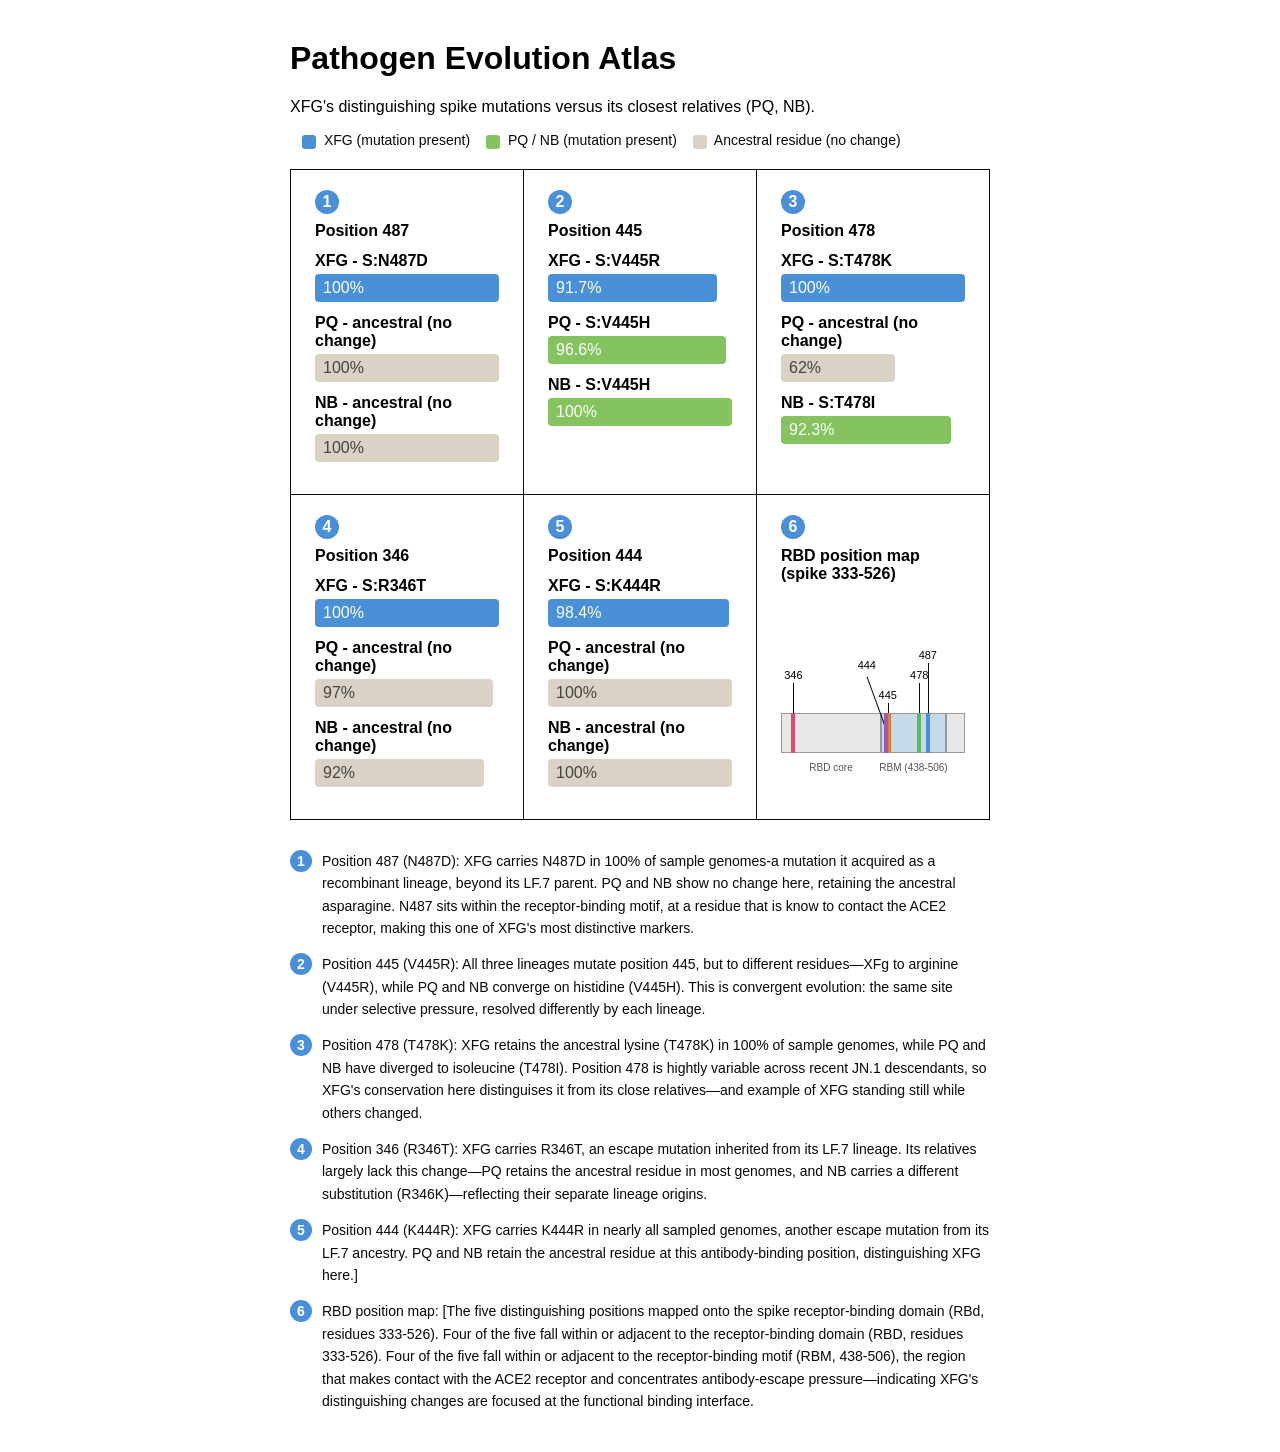
==== index.html @ 65f77249 "Merge feature/temporal-schema into main: analysis scripts and portfolio site Brings in spike/RBD ana" ====
<!DOCTYPE html>
<html lang="en">
<head>
  <meta charset="UTF-8">
  <meta name="viewport" content="width=device-width, initial-scale=1.0">
  <title>Pathogen Evolution Atlas </title>
<style>
  body { font-family: sans-serif; max-width: 700px; margin: 40px auto; padding: 0 20px; }
  .figure {
    border-top: 1.5px solid #090909;
    border-left: 1.5px solid #090909;
    padding: 20px 24px;
  }
  h2 { margin-bottom: 4px; }
  .row { margin: 12px 0; }
  .label { font-weight: bold; margin-bottom: 4px; }
  .bar {
    height: 28px;
    background: #4a90d9;
    color: white;
    border-radius: 4px;
    display: flex;
    align-items: center;
    padding-left: 8px;
    box-sizing: border-box;
    white-space: nowrap;
  }
  .bar-cousin { background: #85c35f; }
  .legend { 
    font-size: 14px;
    color: #090909;
    border-bottom: 1px solid #090909;
    padding: 0 24px 16px 24px;
    margin: 0 -24px 20px -24px;
  }
  .swatch {
    display: inline-block;
    width: 14px;
    height: 14px;
    border-radius: 3px;
    vertical-align: middle;
    margin-right: 4px;
    margin-left: 12px;
  }
  .swatch-xfg { background: #4a90d9; }
  .swatch-cousin { background: #85c35f; }
  #output { margin-top: 8px; }
  .caption { 
    font-size: 14px;
    color: #090909;
    line-height: 1.5;
    max-width: 600px;
    border-top: 1px solid #090909;
    padding: 16px 24px 0 24px;
    margin: 20px -24px 0 -24px;
  }
  #figures {
    display: grid;
    grid-template-columns: repeat(3, 1fr);
    gap: 0;
    margin-top: 20px;
    border-right: 1.5px solid #090909;
    border-bottom: 1.5px solid #090909;
  }
  .fignum {
    display: inline-block;
    background: #4a90d9;
    color: white;
    font-weight: bold;
    width: 24px;
    height: 24px;
    border-radius: 50%;
    text-align: center;
    line-height: 24px;
    margin-bottom: 8px;
  }
  .bar-ancestral { background: #d9d2c5; color: #444444; }
  .swatch-ancestral { background: #d9d2c5; }
  .grid-legend { font-size: 14px; color:#090909; margin: 8px 0 16px 0; }
  .rbd-track {
    position: relative;
    height: 40px;
    margin: 130px 0 40px 0;
  }
  .seg {
    position: absolute;
    top: 0;
    bottom: 0;
    box-sizing: border-box;
    border: 1px solid #999;
  }
  .seg-core { background: #e8e8e8; }
  .seg-rbm { background: #c5d9e8; }
  .seg-label {
    position: absolute;
    bottom: -20px;
    font-size: 10px;
    color: #555;
    transform: translateX(-50%);
    white-space: nowrap;
  }
  .rbm-region {
    position: absolute;
    top: 0;
    bottom: 0;
    background: #c5d9e8
  }
  .pos-dot {
    position: absolute;
    top: 0;
    bottom: 0;
    width: 4px;
    transform: translateX(-50%);
    z-index: 2;
  }
  .pos-label {
    position: absolute;
    top: -22px;
    font-size: 11px;
    transform: translateX(-50%);
    white-space: nowrap;
  }
  .pos-line {
    position: absolute;
    width: 1px;
    background: #090909;
    bottom: 50%;
  }
  .pos-line-diagonal {
    transform: rotate(-20deg);
    transform-origin: bottom;
  }
  #captions {
    margin-top: 30px;
    font-size: 14px;
    line-height: 1.6;
    color: #090909
  }
  .caption-item {
    margin-bottom: 14px;
    display: flex;
    gap: 10px;
  }
  .caption-num {
    flex-shrink: 0;
    font-weight: bold;
    background: #4a90d9;
    color: white;
    width: 22px;
    height: 22px;
    border-radius: 50%;
    text-align: center;
    line-height: 22px;
  }
</style>
</head>
<body>
<h1>Pathogen Evolution Atlas</h1>
<p class="intro">XFG's distinguishing spike mutations versus its closest relatives (PQ, NB).</p>

<div class="grid-legend">
  <span class="swatch swatch-xfg"></span> XFG (mutation present)
  <span class="swatch swatch-cousin"></span> PQ / NB (mutation present)
  <span class="swatch swatch-ancestral"></span> Ancestral residue (no change)
</div>

<div id="figures"></div>

<div id="captions"></div>

<script>
  fetch("data/site/residues.json")
    .then(response => response.json())
    .then(data => {
      const figures = document.getElementById("figures");
      figures.innerHTML = "";
      const positions = [487, 445, 478, 346, 444];
      positions.forEach((pos, index) => {
        drawCard(index + 1, pos, data);
      });
      drawSchematic(6);
      drawCaptions();
    })
    .catch(error => {
      document.getElementById("figures").innerHTML = "Error: " + error;
    });
    const captions = [
      "Position 487 (N487D): XFG carries N487D in 100% of sample genomes-a mutation it acquired as a recombinant lineage, beyond its LF.7 parent. PQ and NB show no change here, retaining the ancestral asparagine. N487 sits within the receptor-binding motif, at a residue that is know to contact the ACE2 receptor, making this one of XFG's most distinctive markers.",
      "Position 445 (V445R): All three lineages mutate position 445, but to different residues—XFg to arginine (V445R), while PQ and NB converge on histidine (V445H). This is convergent evolution: the same site under selective pressure, resolved differently by each lineage.",
      "Position 478 (T478K): XFG retains the ancestral lysine (T478K) in 100% of sample genomes, while PQ and NB have diverged to isoleucine (T478I). Position 478 is hightly variable across recent JN.1 descendants, so XFG's conservation here distinguises it from its close relatives—and example of XFG standing still while others changed.",
      "Position 346 (R346T): XFG carries R346T, an escape mutation inherited from its LF.7 lineage. Its relatives largely lack this change—PQ retains the ancestral residue in most genomes, and NB carries a different substitution (R346K)—reflecting their separate lineage origins.",
      "Position 444 (K444R): XFG carries K444R in nearly all sampled genomes, another escape mutation from its LF.7 ancestry. PQ and NB retain the ancestral residue at this antibody-binding position, distinguishing XFG here.]",
      "RBD position map: [The five distinguishing positions mapped onto the spike receptor-binding domain (RBd, residues 333-526). Four of the five fall within or adjacent to the receptor-binding domain (RBD, residues 333-526). Four of the five fall within or adjacent to the receptor-binding motif (RBM, 438-506), the region that makes contact with the ACE2 receptor and concentrates antibody-escape pressure—indicating XFG's distinguishing changes are focused at the functional binding interface."
    ]
  
  function drawCaptions() {
    const box = document.getElementById("captions");
    let html = "";
    captions.forEach((text,index) => {
      html += '<div class="caption-item">';
      html += '<div class="caption-num">' + (index + 1) + '</div>';
      html += '<div>' + text + '</div>';
      html += '</div>';
    });
    box.innerHTML = html;
  }

  function dominant(changes) {
    if (changes.length === 0) {
      return null;
    }
    let top = changes[0];
    for (const item of changes) {
      if (item.pct > top.pct) {
        top = item;
      }
    }
    return top;
  }
  function ancestralPct(changes) {
    let sum = 0
    for (const item of changes) {
      sum += item.pct;
    }
    return Math.round((100 - sum) * 10/ 10);
  }

  function drawCard(figNum, position, data) {
    const posData = data[position];
    const figures = document.getElementById("figures");
    const card = document.createElement("div");
    card.className = "figure";

    let html = '<div class="fignum">' + figNum + '</div>';
    html += '<div class="label">Position ' + position + '</div>';

    for (const family of ["XFG", "PQ", "NB"]) {
      const changes = posData[family].changes;
      const topChange = dominant(changes);
      const anc = ancestralPct(changes);
      
      let barLabel, barPct, isAncestral;
      if (topChange === null || anc > topChange.pct) {
        barLabel = "ancestral (no change)";
        barPct = anc;
        isAncestral = true;
      } else {
        barLabel = topChange.change;
        barPct = topChange.pct;
        isAncestral = false;
      }
      
      let barClass = (family === "XFG") ? "bar" : "bar bar-cousin";
      if (isAncestral) {
        barClass += " bar-ancestral";
      }

      html += '<div class="row">';
      html += '<div class="label">' + family + " - " + barLabel + '</div>';
      html += '<div class="' + barClass + '" style="width:' + barPct + '%">' + barPct + '%</div>';
      html += '</div>';
    }

    card.innerHTML = html;
    figures.appendChild(card);
  }
  function drawSchematic(figNum) {
    const RBD_START = 333;
    const RBD_END = 526;
    const RBM_START = 438;
    const RBM_END = 506;

    function toPercent(pos) {
      return (pos - RBD_START) / (RBD_END - RBD_START) * 100;
    }

    const figures = document.getElementById("figures");
    const card = document.createElement("div");
    card.className = "figure";

    let html = '<div class="fignum">' + figNum + '</div>';
    html += '<div class="label">RBD position map (spike ' + RBD_START + '-' + RBD_END + ')</div>';

    html += '<div class="rbd-track">';

    const rbmLeft = toPercent(RBM_START);
    const rbmRight = toPercent(RBM_END);

    // Three segments: core (left), RBM (middle), core (right)
    html += '<div class="seg seg-core" style="left:0%; width:' + rbmLeft + '%"></div>';
    html += '<div class="seg seg-rbm" style="left:' + rbmLeft + '%; width:' + (rbmRight - rbmLeft) + '%"></div>';
    html += '<div class="seg seg-core" style="left:' + rbmRight + '%; width:' + (100 - rbmRight) + '%"></div>';

    // Segment labels
    html += '<div class="seg-label" style="left:' + (rbmLeft / 2) + '%">RBD core</div>';
    html += '<div class="seg-label" style="left:' + ((rbmLeft + rbmRight) / 2) + '%">RBM (438-506)</div>';

    // Position markers
    const mapped = [487, 445, 478, 346, 444];
    const heights = [70, 30, 50, 50, 60];
    const colors = ["#4a90d9", "#e07b39", "#5cb85c", "#e04a6d", "#9b59b6"];
    mapped.forEach((pos, index) => {
      const left = toPercent(pos);
      const lineHeight = heights[index % heights.length];
      const color = colors[index];

      let nudge = 0;
      if (pos === 444) nudge = -1;
      if (pos === 445) nudge = 1;
      html += '<div class="pos-dot" style="left:calc(' + left + '% + ' + nudge + 'px); background:' + color + '"></div>';

      if (pos === 444) {
        html += '<div class="pos-line pos-line-diagonal" style="left:' + left + '%; height:' + lineHeight + 'px"></div>';
        html += '<div class="pos-label" style="left:calc(' + left + '% - 20px); bottom:' + (lineHeight + 22) + 'px; top:auto">' + pos + '</div>';
      } else {
        html += '<div class="pos-line" style="left:' + left + '%; height:' + lineHeight + 'px"></div>';
        html += '<div class="pos-label" style="left:' + left + '%; bottom:' + (lineHeight + 22) + 'px; top:auto">' + pos + '</div>';
      }
    });

    html += '</div>';

    card.innerHTML = html;
    figures.appendChild(card);
  }
</script>
</body>
</html>
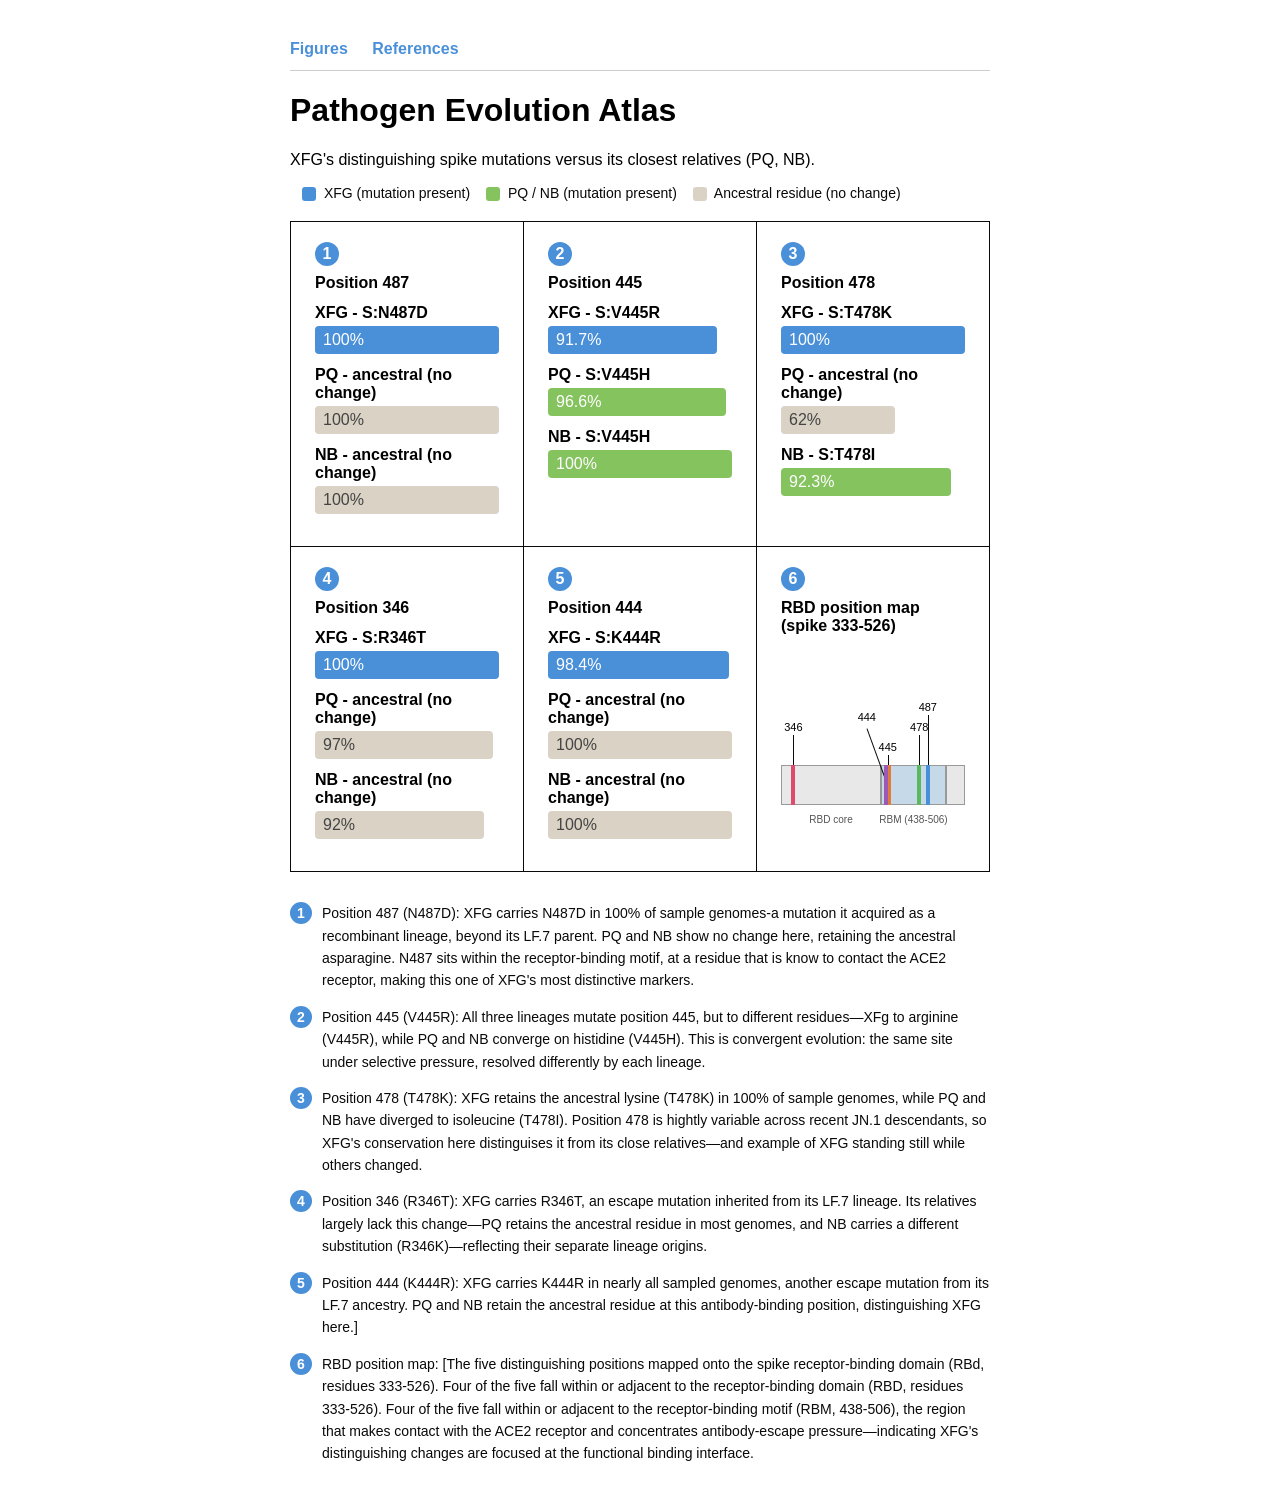
==== commit 1be01550: "Add references page with shared nav between pages" ====
--- a/index.html
+++ b/index.html
@@ -4,157 +4,13 @@
   <meta charset="UTF-8">
   <meta name="viewport" content="width=device-width, initial-scale=1.0">
   <title>Pathogen Evolution Atlas </title>
-<style>
-  body { font-family: sans-serif; max-width: 700px; margin: 40px auto; padding: 0 20px; }
-  .figure {
-    border-top: 1.5px solid #090909;
-    border-left: 1.5px solid #090909;
-    padding: 20px 24px;
-  }
-  h2 { margin-bottom: 4px; }
-  .row { margin: 12px 0; }
-  .label { font-weight: bold; margin-bottom: 4px; }
-  .bar {
-    height: 28px;
-    background: #4a90d9;
-    color: white;
-    border-radius: 4px;
-    display: flex;
-    align-items: center;
-    padding-left: 8px;
-    box-sizing: border-box;
-    white-space: nowrap;
-  }
-  .bar-cousin { background: #85c35f; }
-  .legend { 
-    font-size: 14px;
-    color: #090909;
-    border-bottom: 1px solid #090909;
-    padding: 0 24px 16px 24px;
-    margin: 0 -24px 20px -24px;
-  }
-  .swatch {
-    display: inline-block;
-    width: 14px;
-    height: 14px;
-    border-radius: 3px;
-    vertical-align: middle;
-    margin-right: 4px;
-    margin-left: 12px;
-  }
-  .swatch-xfg { background: #4a90d9; }
-  .swatch-cousin { background: #85c35f; }
-  #output { margin-top: 8px; }
-  .caption { 
-    font-size: 14px;
-    color: #090909;
-    line-height: 1.5;
-    max-width: 600px;
-    border-top: 1px solid #090909;
-    padding: 16px 24px 0 24px;
-    margin: 20px -24px 0 -24px;
-  }
-  #figures {
-    display: grid;
-    grid-template-columns: repeat(3, 1fr);
-    gap: 0;
-    margin-top: 20px;
-    border-right: 1.5px solid #090909;
-    border-bottom: 1.5px solid #090909;
-  }
-  .fignum {
-    display: inline-block;
-    background: #4a90d9;
-    color: white;
-    font-weight: bold;
-    width: 24px;
-    height: 24px;
-    border-radius: 50%;
-    text-align: center;
-    line-height: 24px;
-    margin-bottom: 8px;
-  }
-  .bar-ancestral { background: #d9d2c5; color: #444444; }
-  .swatch-ancestral { background: #d9d2c5; }
-  .grid-legend { font-size: 14px; color:#090909; margin: 8px 0 16px 0; }
-  .rbd-track {
-    position: relative;
-    height: 40px;
-    margin: 130px 0 40px 0;
-  }
-  .seg {
-    position: absolute;
-    top: 0;
-    bottom: 0;
-    box-sizing: border-box;
-    border: 1px solid #999;
-  }
-  .seg-core { background: #e8e8e8; }
-  .seg-rbm { background: #c5d9e8; }
-  .seg-label {
-    position: absolute;
-    bottom: -20px;
-    font-size: 10px;
-    color: #555;
-    transform: translateX(-50%);
-    white-space: nowrap;
-  }
-  .rbm-region {
-    position: absolute;
-    top: 0;
-    bottom: 0;
-    background: #c5d9e8
-  }
-  .pos-dot {
-    position: absolute;
-    top: 0;
-    bottom: 0;
-    width: 4px;
-    transform: translateX(-50%);
-    z-index: 2;
-  }
-  .pos-label {
-    position: absolute;
-    top: -22px;
-    font-size: 11px;
-    transform: translateX(-50%);
-    white-space: nowrap;
-  }
-  .pos-line {
-    position: absolute;
-    width: 1px;
-    background: #090909;
-    bottom: 50%;
-  }
-  .pos-line-diagonal {
-    transform: rotate(-20deg);
-    transform-origin: bottom;
-  }
-  #captions {
-    margin-top: 30px;
-    font-size: 14px;
-    line-height: 1.6;
-    color: #090909
-  }
-  .caption-item {
-    margin-bottom: 14px;
-    display: flex;
-    gap: 10px;
-  }
-  .caption-num {
-    flex-shrink: 0;
-    font-weight: bold;
-    background: #4a90d9;
-    color: white;
-    width: 22px;
-    height: 22px;
-    border-radius: 50%;
-    text-align: center;
-    line-height: 22px;
-  }
-</style>
+<link rel ="stylesheet" href="styles.css">
 </head>
 <body>
+<nav class="site-nav">
+  <a href="index.html">Figures</a>
+  <a href="references.html">References</a>
+</nav>
 <h1>Pathogen Evolution Atlas</h1>
 <p class="intro">XFG's distinguishing spike mutations versus its closest relatives (PQ, NB).</p>
 
--- a/styles.css
+++ b/styles.css
@@ -0,0 +1,161 @@
+body { font-family: sans-serif; max-width: 700px; margin: 40px auto; padding: 0 20px; }
+  .figure {
+    border-top: 1.5px solid #090909;
+    border-left: 1.5px solid #090909;
+    padding: 20px 24px;
+  }
+  h2 { margin-bottom: 4px; }
+  .row { margin: 12px 0; }
+  .label { font-weight: bold; margin-bottom: 4px; }
+  .bar {
+    height: 28px;
+    background: #4a90d9;
+    color: white;
+    border-radius: 4px;
+    display: flex;
+    align-items: center;
+    padding-left: 8px;
+    box-sizing: border-box;
+    white-space: nowrap;
+  }
+  .bar-cousin { background: #85c35f; }
+  .legend { 
+    font-size: 14px;
+    color: #090909;
+    border-bottom: 1px solid #090909;
+    padding: 0 24px 16px 24px;
+    margin: 0 -24px 20px -24px;
+  }
+  .swatch {
+    display: inline-block;
+    width: 14px;
+    height: 14px;
+    border-radius: 3px;
+    vertical-align: middle;
+    margin-right: 4px;
+    margin-left: 12px;
+  }
+  .swatch-xfg { background: #4a90d9; }
+  .swatch-cousin { background: #85c35f; }
+  #output { margin-top: 8px; }
+  .caption { 
+    font-size: 14px;
+    color: #090909;
+    line-height: 1.5;
+    max-width: 600px;
+    border-top: 1px solid #090909;
+    padding: 16px 24px 0 24px;
+    margin: 20px -24px 0 -24px;
+  }
+  #figures {
+    display: grid;
+    grid-template-columns: repeat(3, 1fr);
+    gap: 0;
+    margin-top: 20px;
+    border-right: 1.5px solid #090909;
+    border-bottom: 1.5px solid #090909;
+  }
+  .fignum {
+    display: inline-block;
+    background: #4a90d9;
+    color: white;
+    font-weight: bold;
+    width: 24px;
+    height: 24px;
+    border-radius: 50%;
+    text-align: center;
+    line-height: 24px;
+    margin-bottom: 8px;
+  }
+  .bar-ancestral { background: #d9d2c5; color: #444444; }
+  .swatch-ancestral { background: #d9d2c5; }
+  .grid-legend { font-size: 14px; color:#090909; margin: 8px 0 16px 0; }
+  .rbd-track {
+    position: relative;
+    height: 40px;
+    margin: 130px 0 40px 0;
+  }
+  .seg {
+    position: absolute;
+    top: 0;
+    bottom: 0;
+    box-sizing: border-box;
+    border: 1px solid #999;
+  }
+  .seg-core { background: #e8e8e8; }
+  .seg-rbm { background: #c5d9e8; }
+  .seg-label {
+    position: absolute;
+    bottom: -20px;
+    font-size: 10px;
+    color: #555;
+    transform: translateX(-50%);
+    white-space: nowrap;
+  }
+  .rbm-region {
+    position: absolute;
+    top: 0;
+    bottom: 0;
+    background: #c5d9e8
+  }
+  .pos-dot {
+    position: absolute;
+    top: 0;
+    bottom: 0;
+    width: 4px;
+    transform: translateX(-50%);
+    z-index: 2;
+  }
+  .pos-label {
+    position: absolute;
+    top: -22px;
+    font-size: 11px;
+    transform: translateX(-50%);
+    white-space: nowrap;
+  }
+  .pos-line {
+    position: absolute;
+    width: 1px;
+    background: #090909;
+    bottom: 50%;
+  }
+  .pos-line-diagonal {
+    transform: rotate(-20deg);
+    transform-origin: bottom;
+  }
+  #captions {
+    margin-top: 30px;
+    font-size: 14px;
+    line-height: 1.6;
+    color: #090909
+  }
+  .caption-item {
+    margin-bottom: 14px;
+    display: flex;
+    gap: 10px;
+  }
+  .caption-num {
+    flex-shrink: 0;
+    font-weight: bold;
+    background: #4a90d9;
+    color: white;
+    width: 22px;
+    height: 22px;
+    border-radius: 50%;
+    text-align: center;
+    line-height: 22px;
+  }
+  .site-nav {
+    margin-bottom: 20px;
+    padding-bottom: 12px;
+    border-bottom: 1px solid #ccc;
+  }
+  .site-nav a {
+    margin-right: 20px;
+    text-decoration: none;
+    color: #4a90d9;
+    font-weight: bold;
+  }
+  .site-nav a:hover {
+    text-decoration: underline;
+  }
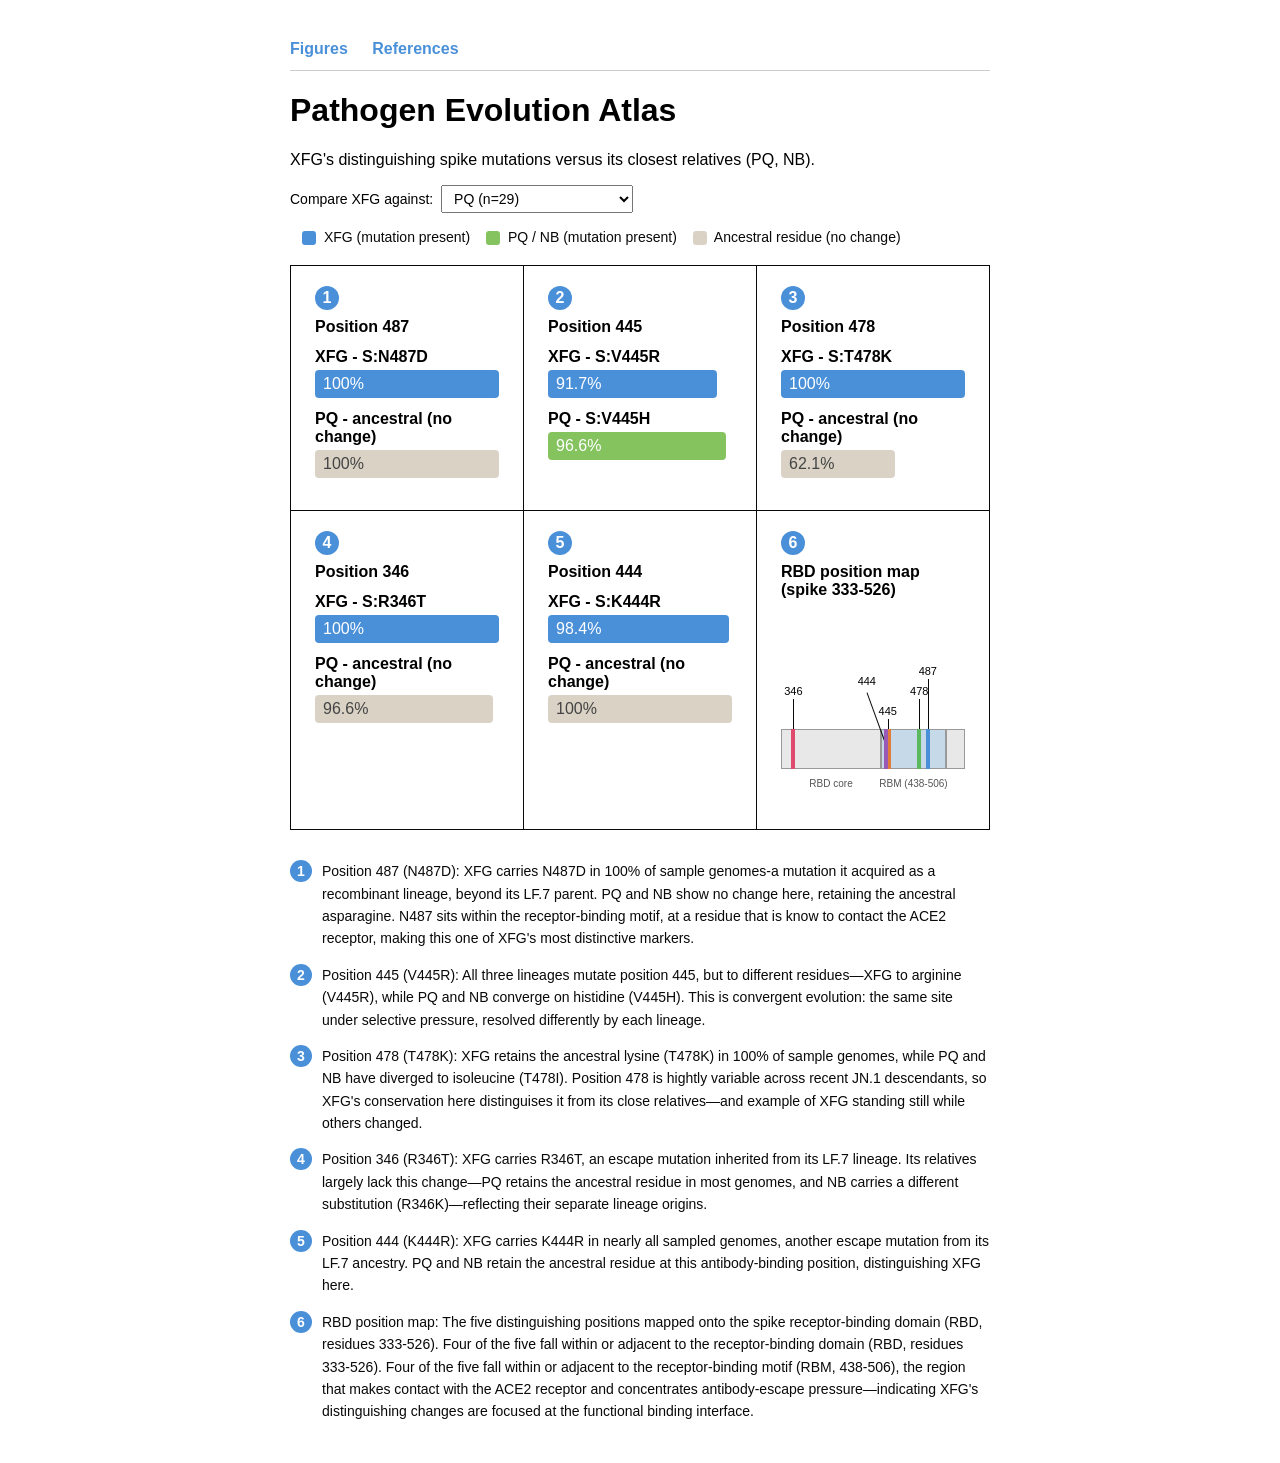
==== commit 074ff140: "Add dropdown to compare XFG against selectable lineage" ====
--- a/index.html
+++ b/index.html
@@ -13,6 +13,15 @@
 </nav>
 <h1>Pathogen Evolution Atlas</h1>
 <p class="intro">XFG's distinguishing spike mutations versus its closest relatives (PQ, NB).</p>
+<div class="controls">
+  <label for="lineage-select">Compare XFG against: </label>
+  <select id="lineage-select">
+    <option value="PQ">PQ (n=29)</option>
+    <option value="NB">NB (n=13)</option>
+    <option value="NY">NY (n=10, small sample)</option>
+    <option value="XFY">XFY (n=9, small sample)</option>
+  </select>
+</div>
 
 <div class="grid-legend">
   <span class="swatch swatch-xfg"></span> XFG (mutation present)
@@ -25,29 +34,39 @@
 <div id="captions"></div>
 
 <script>
+  let siteData = null; // holds the fetched data so we can redraw without re-fetching
   fetch("data/site/residues.json")
     .then(response => response.json())
     .then(data => {
-      const figures = document.getElementById("figures");
-      figures.innerHTML = "";
-      const positions = [487, 445, 478, 346, 444];
-      positions.forEach((pos, index) => {
-        drawCard(index + 1, pos, data);
+      siteData = data;
+      const select = document.getElementById("lineage-select");
+      redraw(select.value); // initial draw using the dropdown's default selection
+      select.addEventListener("change", () => {
+        redraw(select.value);
       });
-      drawSchematic(6);
-      drawCaptions();
     })
     .catch(error => {
       document.getElementById("figures").innerHTML = "Error: " + error;
     });
+      
     const captions = [
       "Position 487 (N487D): XFG carries N487D in 100% of sample genomes-a mutation it acquired as a recombinant lineage, beyond its LF.7 parent. PQ and NB show no change here, retaining the ancestral asparagine. N487 sits within the receptor-binding motif, at a residue that is know to contact the ACE2 receptor, making this one of XFG's most distinctive markers.",
-      "Position 445 (V445R): All three lineages mutate position 445, but to different residues—XFg to arginine (V445R), while PQ and NB converge on histidine (V445H). This is convergent evolution: the same site under selective pressure, resolved differently by each lineage.",
+      "Position 445 (V445R): All three lineages mutate position 445, but to different residues—XFG to arginine (V445R), while PQ and NB converge on histidine (V445H). This is convergent evolution: the same site under selective pressure, resolved differently by each lineage.",
       "Position 478 (T478K): XFG retains the ancestral lysine (T478K) in 100% of sample genomes, while PQ and NB have diverged to isoleucine (T478I). Position 478 is hightly variable across recent JN.1 descendants, so XFG's conservation here distinguises it from its close relatives—and example of XFG standing still while others changed.",
       "Position 346 (R346T): XFG carries R346T, an escape mutation inherited from its LF.7 lineage. Its relatives largely lack this change—PQ retains the ancestral residue in most genomes, and NB carries a different substitution (R346K)—reflecting their separate lineage origins.",
-      "Position 444 (K444R): XFG carries K444R in nearly all sampled genomes, another escape mutation from its LF.7 ancestry. PQ and NB retain the ancestral residue at this antibody-binding position, distinguishing XFG here.]",
-      "RBD position map: [The five distinguishing positions mapped onto the spike receptor-binding domain (RBd, residues 333-526). Four of the five fall within or adjacent to the receptor-binding domain (RBD, residues 333-526). Four of the five fall within or adjacent to the receptor-binding motif (RBM, 438-506), the region that makes contact with the ACE2 receptor and concentrates antibody-escape pressure—indicating XFG's distinguishing changes are focused at the functional binding interface."
+      "Position 444 (K444R): XFG carries K444R in nearly all sampled genomes, another escape mutation from its LF.7 ancestry. PQ and NB retain the ancestral residue at this antibody-binding position, distinguishing XFG here.",
+      "RBD position map: The five distinguishing positions mapped onto the spike receptor-binding domain (RBD, residues 333-526). Four of the five fall within or adjacent to the receptor-binding domain (RBD, residues 333-526). Four of the five fall within or adjacent to the receptor-binding motif (RBM, 438-506), the region that makes contact with the ACE2 receptor and concentrates antibody-escape pressure—indicating XFG's distinguishing changes are focused at the functional binding interface."
     ]
+  function redraw(comparisonLineage) {
+    const figures = document.getElementById("figures");
+    figures.innerHTML = "";
+    const positions = [487, 445, 478, 346, 444];
+    positions.forEach((pos, index) => {
+      drawCard(index + 1, pos, siteData, comparisonLineage);
+    });
+    drawSchematic(6);
+    drawCaptions();
+  }
   
   function drawCaptions() {
     const box = document.getElementById("captions");
@@ -78,10 +97,10 @@
     for (const item of changes) {
       sum += item.pct;
     }
-    return Math.round((100 - sum) * 10/ 10);
-  }
-
-  function drawCard(figNum, position, data) {
+    return Math.round((100 - sum) * 10) / 10;
+  }
+
+  function drawCard(figNum, position, data, comparisonLineage) {
     const posData = data[position];
     const figures = document.getElementById("figures");
     const card = document.createElement("div");
@@ -90,7 +109,7 @@
     let html = '<div class="fignum">' + figNum + '</div>';
     html += '<div class="label">Position ' + position + '</div>';
 
-    for (const family of ["XFG", "PQ", "NB"]) {
+    for (const family of ["XFG", comparisonLineage]) {
       const changes = posData[family].changes;
       const topChange = dominant(changes);
       const anc = ancestralPct(changes);
--- a/styles.css
+++ b/styles.css
@@ -158,4 +158,13 @@
   }
   .site-nav a:hover {
     text-decoration: underline;
+  }
+  .controls {
+    margin: 16px 0;
+    font-size: 14px;
+  }
+  .controls select {
+    font-size: 14px;
+    padding: 4px 8px;
+    margin-left: 4px;
   }
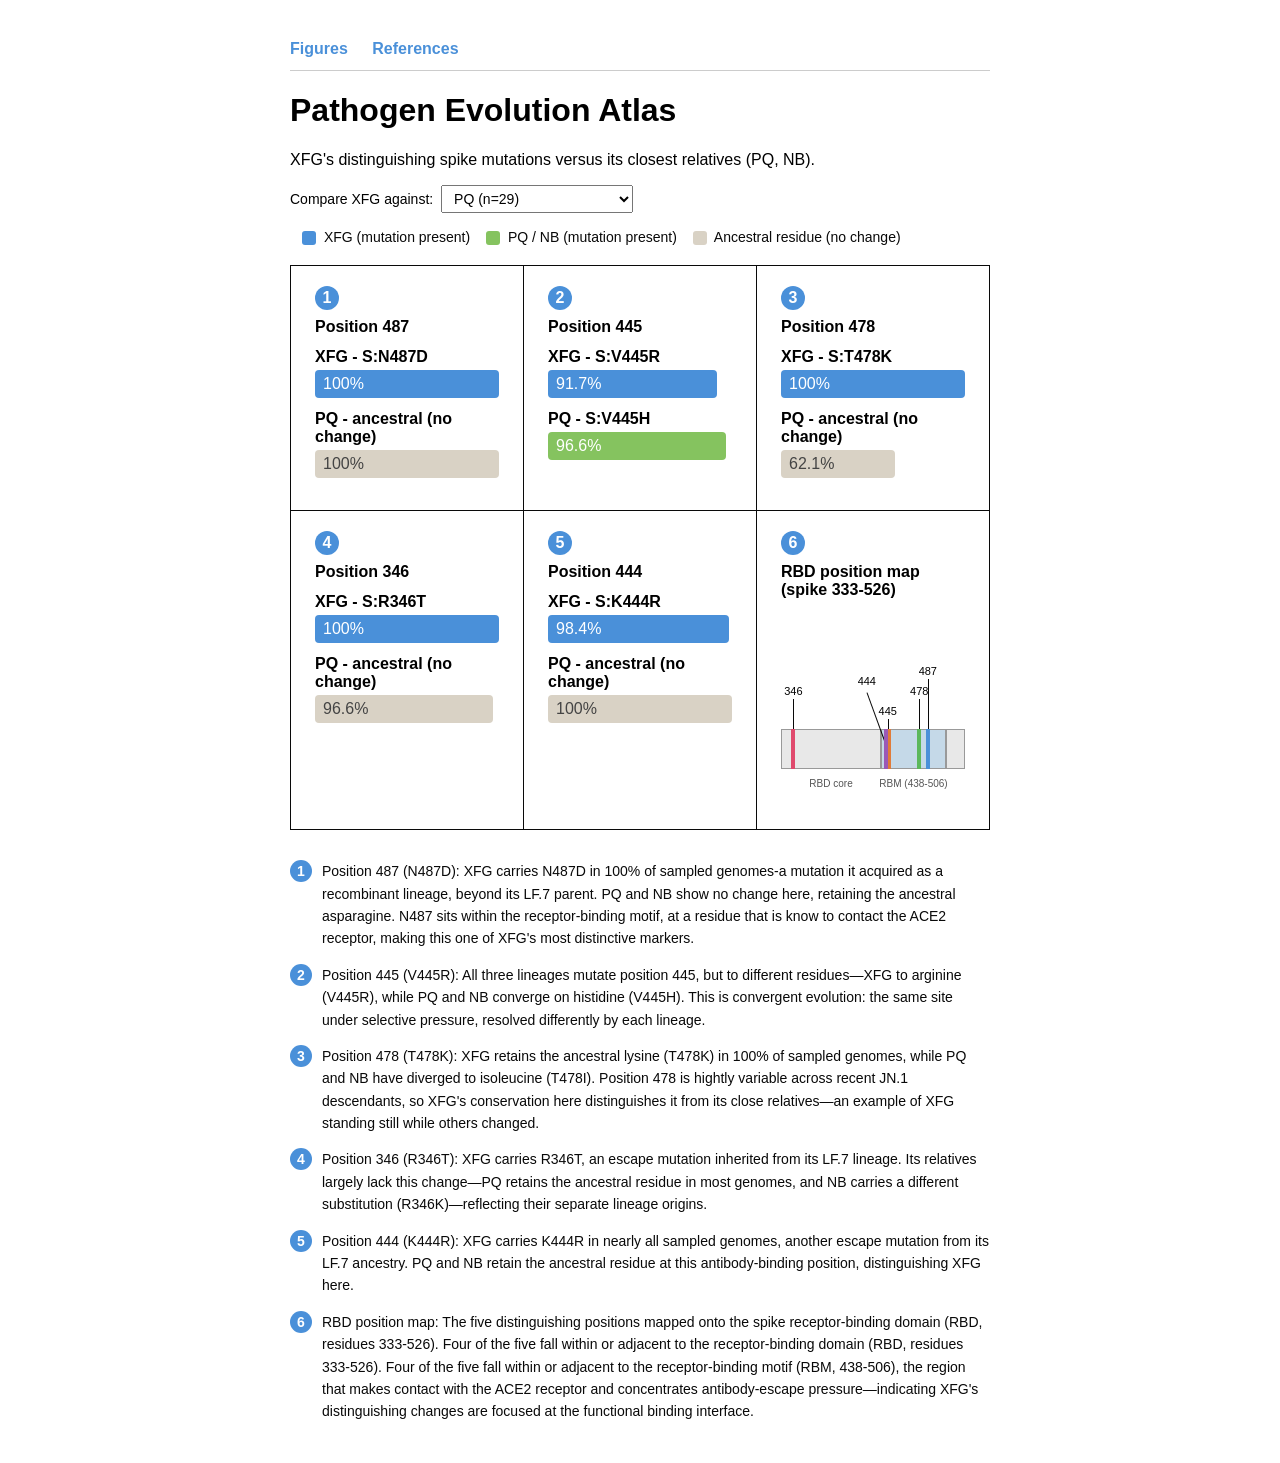
==== commit 3e3682c7: "Fix caption typos and clarify RBM claim in figure 6" ====
--- a/index.html
+++ b/index.html
@@ -7,6 +7,13 @@
 <link rel ="stylesheet" href="styles.css">
 </head>
 <body>
+<div id="modal-overlay" class="modal-overlay hidden">
+  <div class="modal-box">
+    <h3 id="modal-title">Small sample size</h3>
+    <p id="modal-text">Warning text goes here.</p>
+    <button id="modal-close">Got it</button>
+  </div>
+</div>
 <nav class="site-nav">
   <a href="index.html">Figures</a>
   <a href="references.html">References</a>
@@ -34,6 +41,27 @@
 <div id="captions"></div>
 
 <script>
+  // Which lineages are small-sample, with their n values
+  const smallSample = { NY: 10, XFY: 9 };
+  // Remember which lineages we've already warned about
+  const warnedLineages = [];
+
+  function maybeWarn(lineage) {
+    if (!(lineage in smallSample)) return;    // not a small-sample lineage, do nothing
+    if (warnedLineages.includes(lineage)) return; // already warned this session, skip
+    warnedLineages.push(lineage);                 // remember we're warning now
+
+    document.getElementById("modal-text").innerHTML =
+      "You're comparing against " + lineage + ", which has only " + smallSample[lineage] +
+      " genomes in this dataset. Percentages are based on very few sequences and may not " +
+      "reflect the lineage's true composition. Interpret this comparison with caution.";
+    
+    document.getElementById("modal-overlay").classList.remove("hidden");
+  }
+
+  function closeModal() {
+    document.getElementById("modal-overlay").classList.add("hidden");
+  }
   let siteData = null; // holds the fetched data so we can redraw without re-fetching
   fetch("data/site/residues.json")
     .then(response => response.json())
@@ -42,7 +70,14 @@
       const select = document.getElementById("lineage-select");
       redraw(select.value); // initial draw using the dropdown's default selection
       select.addEventListener("change", () => {
+        maybeWarn(select.value);
         redraw(select.value);
+      });
+      document.getElementById("modal-close").addEventListener("click", closeModal);
+      document.getElementById("modal-overlay").addEventListener("click", (event) => {
+        if (event.target.id === "modal-overlay") {
+          closeModal();
+        }
       });
     })
     .catch(error => {
@@ -50,9 +85,9 @@
     });
       
     const captions = [
-      "Position 487 (N487D): XFG carries N487D in 100% of sample genomes-a mutation it acquired as a recombinant lineage, beyond its LF.7 parent. PQ and NB show no change here, retaining the ancestral asparagine. N487 sits within the receptor-binding motif, at a residue that is know to contact the ACE2 receptor, making this one of XFG's most distinctive markers.",
+      "Position 487 (N487D): XFG carries N487D in 100% of sampled genomes-a mutation it acquired as a recombinant lineage, beyond its LF.7 parent. PQ and NB show no change here, retaining the ancestral asparagine. N487 sits within the receptor-binding motif, at a residue that is know to contact the ACE2 receptor, making this one of XFG's most distinctive markers.",
       "Position 445 (V445R): All three lineages mutate position 445, but to different residues—XFG to arginine (V445R), while PQ and NB converge on histidine (V445H). This is convergent evolution: the same site under selective pressure, resolved differently by each lineage.",
-      "Position 478 (T478K): XFG retains the ancestral lysine (T478K) in 100% of sample genomes, while PQ and NB have diverged to isoleucine (T478I). Position 478 is hightly variable across recent JN.1 descendants, so XFG's conservation here distinguises it from its close relatives—and example of XFG standing still while others changed.",
+      "Position 478 (T478K): XFG retains the ancestral lysine (T478K) in 100% of sampled genomes, while PQ and NB have diverged to isoleucine (T478I). Position 478 is hightly variable across recent JN.1 descendants, so XFG's conservation here distinguishes it from its close relatives—an example of XFG standing still while others changed.",
       "Position 346 (R346T): XFG carries R346T, an escape mutation inherited from its LF.7 lineage. Its relatives largely lack this change—PQ retains the ancestral residue in most genomes, and NB carries a different substitution (R346K)—reflecting their separate lineage origins.",
       "Position 444 (K444R): XFG carries K444R in nearly all sampled genomes, another escape mutation from its LF.7 ancestry. PQ and NB retain the ancestral residue at this antibody-binding position, distinguishing XFG here.",
       "RBD position map: The five distinguishing positions mapped onto the spike receptor-binding domain (RBD, residues 333-526). Four of the five fall within or adjacent to the receptor-binding domain (RBD, residues 333-526). Four of the five fall within or adjacent to the receptor-binding motif (RBM, 438-506), the region that makes contact with the ACE2 receptor and concentrates antibody-escape pressure—indicating XFG's distinguishing changes are focused at the functional binding interface."
--- a/styles.css
+++ b/styles.css
@@ -167,4 +167,36 @@
     font-size: 14px;
     padding: 4px 8px;
     margin-left: 4px;
+  }
+  .modal-overlay {
+    position: fixed;
+    top: 0;
+    left: 0;
+    width: 100%;
+    height: 100%;
+    background: rgba(0, 0, 0, 0.5);
+    display: flex;
+    align-items: center;
+    justify-content: center;
+    z-index: 100;
+  }
+  .modal-overlay.hidden {
+    display: none;
+  }
+  .modal-box {
+    background: white;
+    padding: 24px 28px;
+    border-radius: 6px;
+    max-width: 420px;
+    box-shadow: 0 4px 20px rgba(0, 0, 0, 0.3);
+  }
+  .modal-box h3 {
+    margin-top: 0;
+    color: #b00;
+  }
+  .modal-box button {
+    margin-top: 12px;
+    padding: 8px 16px;
+    font-size: 14px;
+    cursor: pointer;
   }
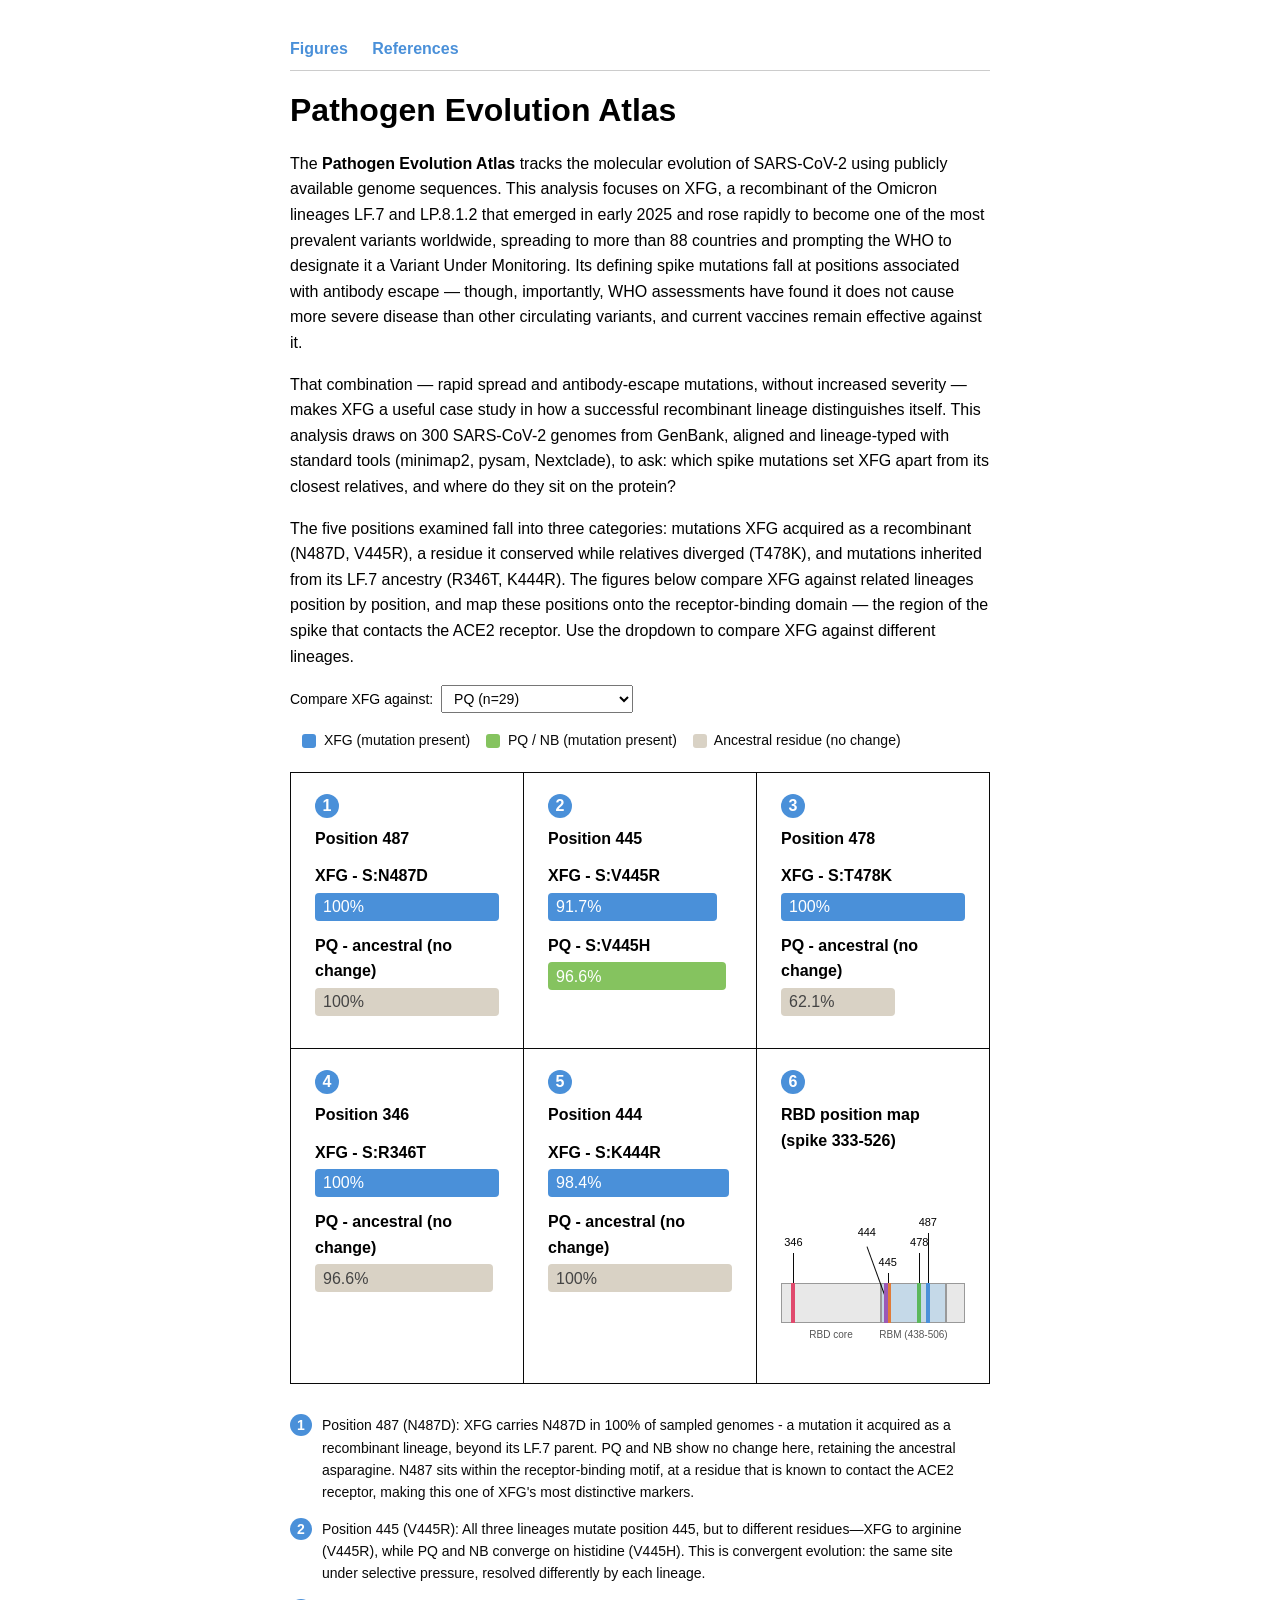
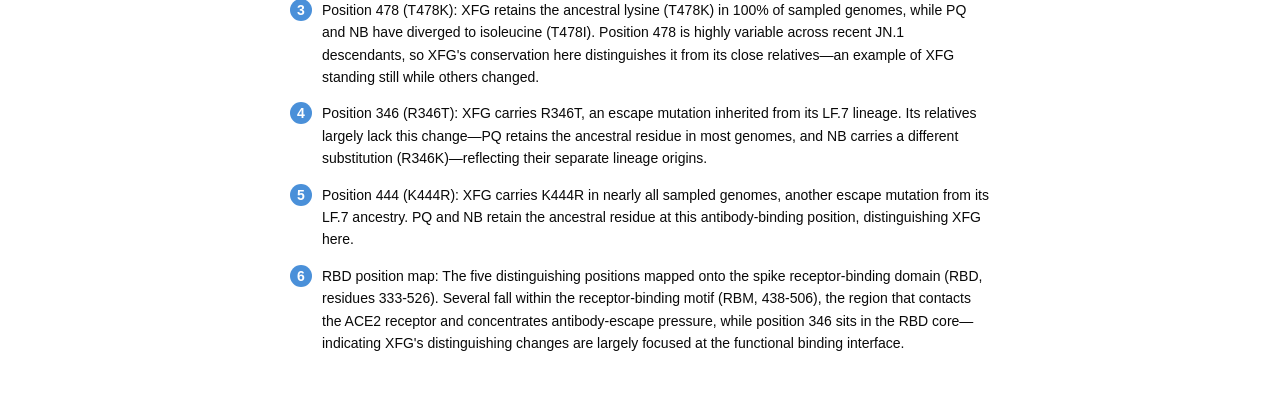
==== commit 712e1b14: "Add introductory paragraphs framing the analysis" ====
--- a/index.html
+++ b/index.html
@@ -19,7 +19,13 @@
   <a href="references.html">References</a>
 </nav>
 <h1>Pathogen Evolution Atlas</h1>
-<p class="intro">XFG's distinguishing spike mutations versus its closest relatives (PQ, NB).</p>
+<div class="intro">
+  <p>The <strong>Pathogen Evolution Atlas</strong> tracks the molecular evolution of SARS-CoV-2 using publicly available genome sequences. This analysis focuses on XFG, a recombinant of the Omicron lineages LF.7 and LP.8.1.2 that emerged in early 2025 and rose rapidly to become one of the most prevalent variants worldwide, spreading to more than 88 countries and prompting the WHO to designate it a Variant Under Monitoring. Its defining spike mutations fall at positions associated with antibody escape — though, importantly, WHO assessments have found it does not cause more severe disease than other circulating variants, and current vaccines remain effective against it.</p>
+
+  <p>That combination — rapid spread and antibody-escape mutations, without increased severity — makes XFG a useful case study in how a successful recombinant lineage distinguishes itself. This analysis draws on 300 SARS-CoV-2 genomes from GenBank, aligned and lineage-typed with standard tools (minimap2, pysam, Nextclade), to ask: which spike mutations set XFG apart from its closest relatives, and where do they sit on the protein?</p>
+
+  <p>The five positions examined fall into three categories: mutations XFG acquired as a recombinant (N487D, V445R), a residue it conserved while relatives diverged (T478K), and mutations inherited from its LF.7 ancestry (R346T, K444R). The figures below compare XFG against related lineages position by position, and map these positions onto the receptor-binding domain — the region of the spike that contacts the ACE2 receptor. Use the dropdown to compare XFG against different lineages.</p>
+
 <div class="controls">
   <label for="lineage-select">Compare XFG against: </label>
   <select id="lineage-select">
@@ -85,12 +91,12 @@
     });
       
     const captions = [
-      "Position 487 (N487D): XFG carries N487D in 100% of sampled genomes-a mutation it acquired as a recombinant lineage, beyond its LF.7 parent. PQ and NB show no change here, retaining the ancestral asparagine. N487 sits within the receptor-binding motif, at a residue that is know to contact the ACE2 receptor, making this one of XFG's most distinctive markers.",
+      "Position 487 (N487D): XFG carries N487D in 100% of sampled genomes - a mutation it acquired as a recombinant lineage, beyond its LF.7 parent. PQ and NB show no change here, retaining the ancestral asparagine. N487 sits within the receptor-binding motif, at a residue that is known to contact the ACE2 receptor, making this one of XFG's most distinctive markers.",
       "Position 445 (V445R): All three lineages mutate position 445, but to different residues—XFG to arginine (V445R), while PQ and NB converge on histidine (V445H). This is convergent evolution: the same site under selective pressure, resolved differently by each lineage.",
-      "Position 478 (T478K): XFG retains the ancestral lysine (T478K) in 100% of sampled genomes, while PQ and NB have diverged to isoleucine (T478I). Position 478 is hightly variable across recent JN.1 descendants, so XFG's conservation here distinguishes it from its close relatives—an example of XFG standing still while others changed.",
+      "Position 478 (T478K): XFG retains the ancestral lysine (T478K) in 100% of sampled genomes, while PQ and NB have diverged to isoleucine (T478I). Position 478 is highly variable across recent JN.1 descendants, so XFG's conservation here distinguishes it from its close relatives—an example of XFG standing still while others changed.",
       "Position 346 (R346T): XFG carries R346T, an escape mutation inherited from its LF.7 lineage. Its relatives largely lack this change—PQ retains the ancestral residue in most genomes, and NB carries a different substitution (R346K)—reflecting their separate lineage origins.",
       "Position 444 (K444R): XFG carries K444R in nearly all sampled genomes, another escape mutation from its LF.7 ancestry. PQ and NB retain the ancestral residue at this antibody-binding position, distinguishing XFG here.",
-      "RBD position map: The five distinguishing positions mapped onto the spike receptor-binding domain (RBD, residues 333-526). Four of the five fall within or adjacent to the receptor-binding domain (RBD, residues 333-526). Four of the five fall within or adjacent to the receptor-binding motif (RBM, 438-506), the region that makes contact with the ACE2 receptor and concentrates antibody-escape pressure—indicating XFG's distinguishing changes are focused at the functional binding interface."
+      "RBD position map: The five distinguishing positions mapped onto the spike receptor-binding domain (RBD, residues 333-526). Several fall within the receptor-binding motif (RBM, 438-506), the region that contacts the ACE2 receptor and concentrates antibody-escape pressure, while position 346 sits in the RBD core—indicating XFG's distinguishing changes are largely focused at the functional binding interface."
     ]
   function redraw(comparisonLineage) {
     const figures = document.getElementById("figures");
--- a/styles.css
+++ b/styles.css
@@ -3,6 +3,14 @@
     border-top: 1.5px solid #090909;
     border-left: 1.5px solid #090909;
     padding: 20px 24px;
+  }
+  .intro {
+    max-width: 700px;
+    line-height: 1.6;
+    margin-bottom: 24px;
+  }
+  .intro p {
+    margin-bottom: 14px;
   }
   h2 { margin-bottom: 4px; }
   .row { margin: 12px 0; }
